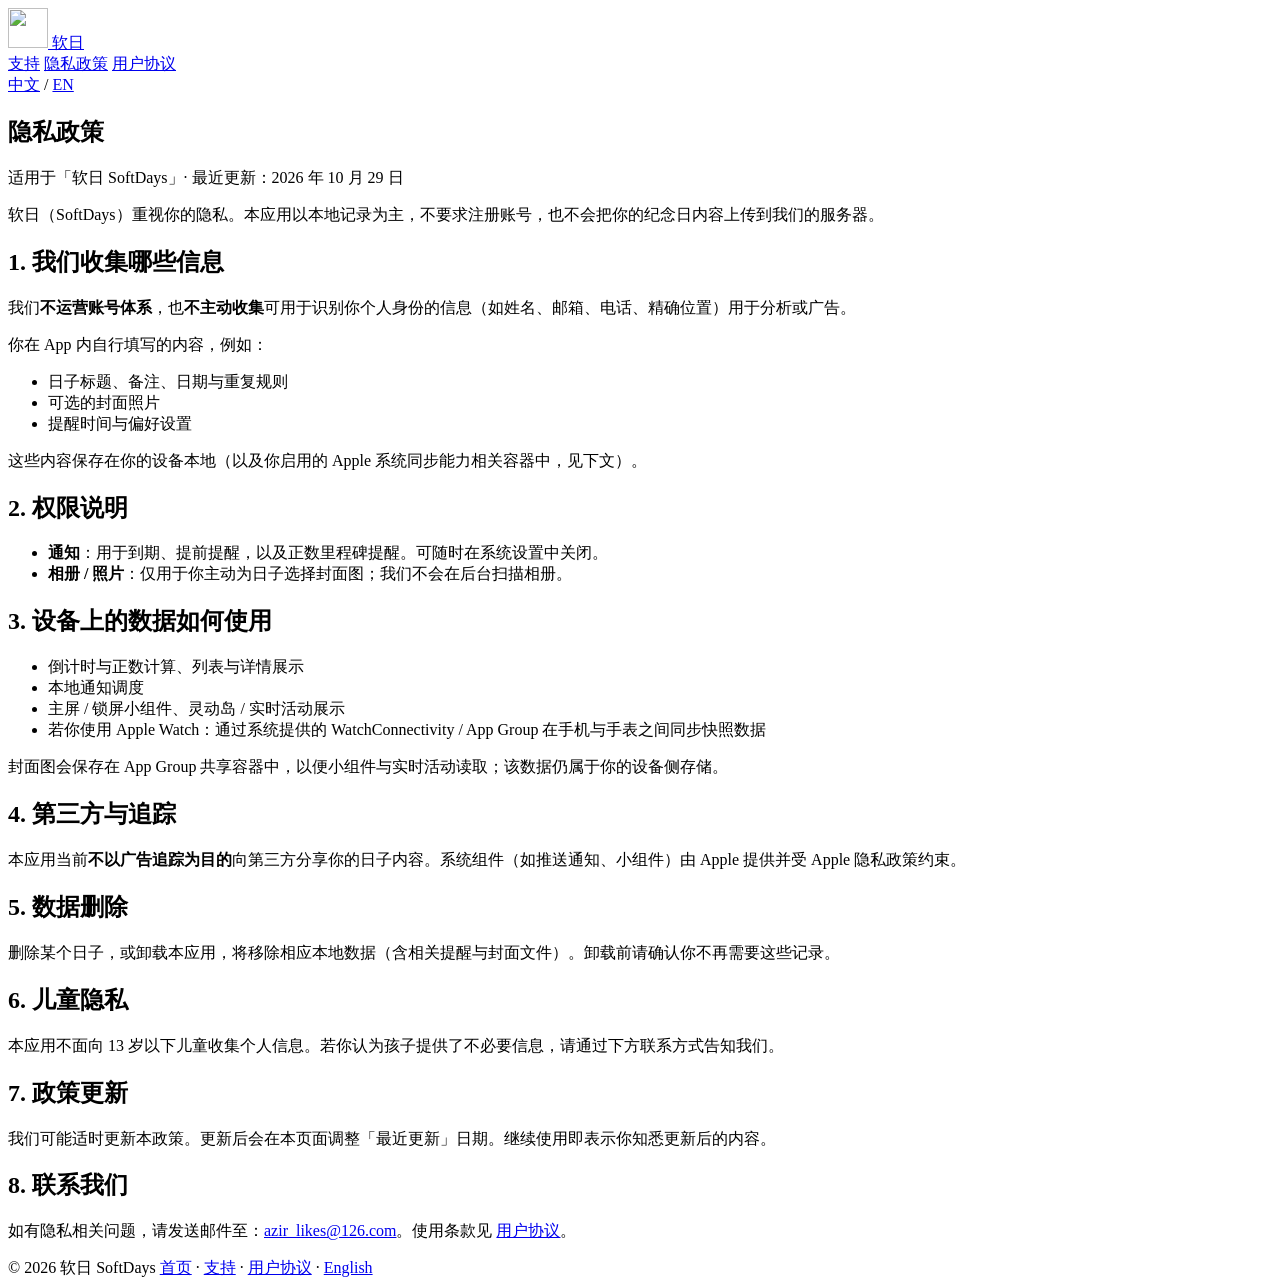
==== privacy.html @ dfeaa9ef "Add files via upload" ====
<!DOCTYPE html>
<html lang="zh-Hans">
<head>
  <meta charset="utf-8" />
  <meta name="viewport" content="width=device-width, initial-scale=1" />
  <title>隐私政策 — 软日 SoftDays</title>
  <meta name="description" content="软日（SoftDays）隐私政策：数据本地存储，不收集账号，说明相册与通知权限用途。" />
  <link rel="alternate" hreflang="zh-Hans" href="privacy.html" />
  <link rel="alternate" hreflang="en" href="en/privacy.html" />
  <link rel="icon" href="assets/logo-256.png" />
  <link rel="preconnect" href="https://fonts.googleapis.com" />
  <link rel="preconnect" href="https://fonts.gstatic.com" crossorigin />
  <link href="https://fonts.googleapis.com/css2?family=DM+Sans:wght@400;600&family=Fraunces:opsz,wght@9..144,500;9..144,600&display=swap" rel="stylesheet" />
  <link rel="stylesheet" href="assets/styles.css" />
</head>
<body>
  <header class="site-nav">
    <a class="brand-lockup" href="index.html">
      <img src="assets/logo-256.png" alt="" width="40" height="40" />
      <span>软日</span>
    </a>
    <div class="nav-right">
      <nav class="nav-links" aria-label="页面">
        <a href="support.html">支持</a>
        <a href="privacy.html" aria-current="page">隐私政策</a>
        <a href="terms.html">用户协议</a>
      </nav>
      <nav class="lang-switch" aria-label="语言">
        <a href="privacy.html" aria-current="page" lang="zh-Hans">中文</a>
        <span aria-hidden="true">/</span>
        <a href="en/privacy.html" lang="en" hreflang="en">EN</a>
      </nav>
    </div>
  </header>

  <main class="page">
    <article class="page-panel">
      <h1>隐私政策</h1>
      <p class="meta">适用于「软日 SoftDays」· 最近更新：2026 年 10 月 29 日</p>

      <p>软日（SoftDays）重视你的隐私。本应用以本地记录为主，不要求注册账号，也不会把你的纪念日内容上传到我们的服务器。</p>

      <h2>1. 我们收集哪些信息</h2>
      <p>我们<strong>不运营账号体系</strong>，也<strong>不主动收集</strong>可用于识别你个人身份的信息（如姓名、邮箱、电话、精确位置）用于分析或广告。</p>
      <p>你在 App 内自行填写的内容，例如：</p>
      <ul>
        <li>日子标题、备注、日期与重复规则</li>
        <li>可选的封面照片</li>
        <li>提醒时间与偏好设置</li>
      </ul>
      <p>这些内容保存在你的设备本地（以及你启用的 Apple 系统同步能力相关容器中，见下文）。</p>

      <h2>2. 权限说明</h2>
      <ul>
        <li><strong>通知</strong>：用于到期、提前提醒，以及正数里程碑提醒。可随时在系统设置中关闭。</li>
        <li><strong>相册 / 照片</strong>：仅用于你主动为日子选择封面图；我们不会在后台扫描相册。</li>
      </ul>

      <h2>3. 设备上的数据如何使用</h2>
      <ul>
        <li>倒计时与正数计算、列表与详情展示</li>
        <li>本地通知调度</li>
        <li>主屏 / 锁屏小组件、灵动岛 / 实时活动展示</li>
        <li>若你使用 Apple Watch：通过系统提供的 WatchConnectivity / App Group 在手机与手表之间同步快照数据</li>
      </ul>
      <p>封面图会保存在 App Group 共享容器中，以便小组件与实时活动读取；该数据仍属于你的设备侧存储。</p>

      <h2>4. 第三方与追踪</h2>
      <p>本应用当前<strong>不以广告追踪为目的</strong>向第三方分享你的日子内容。系统组件（如推送通知、小组件）由 Apple 提供并受 Apple 隐私政策约束。</p>

      <h2>5. 数据删除</h2>
      <p>删除某个日子，或卸载本应用，将移除相应本地数据（含相关提醒与封面文件）。卸载前请确认你不再需要这些记录。</p>

      <h2>6. 儿童隐私</h2>
      <p>本应用不面向 13 岁以下儿童收集个人信息。若你认为孩子提供了不必要信息，请通过下方联系方式告知我们。</p>

      <h2>7. 政策更新</h2>
      <p>我们可能适时更新本政策。更新后会在本页面调整「最近更新」日期。继续使用即表示你知悉更新后的内容。</p>

      <h2>8. 联系我们</h2>
      <p>如有隐私相关问题，请发送邮件至：<a href="mailto:azir_likes@126.com">azir_likes@126.com</a>。使用条款见 <a href="terms.html">用户协议</a>。</p>
    </article>
  </main>

  <footer class="site-footer">
    <span>© <span id="y"></span> 软日 SoftDays</span>
    <span>
      <a href="index.html">首页</a>
      ·
      <a href="support.html">支持</a>
      ·
      <a href="terms.html">用户协议</a>
      ·
      <a href="en/privacy.html" hreflang="en">English</a>
    </span>
  </footer>
  <script>
    document.getElementById("y").textContent = new Date().getFullYear();
  </script>
</body>
</html>
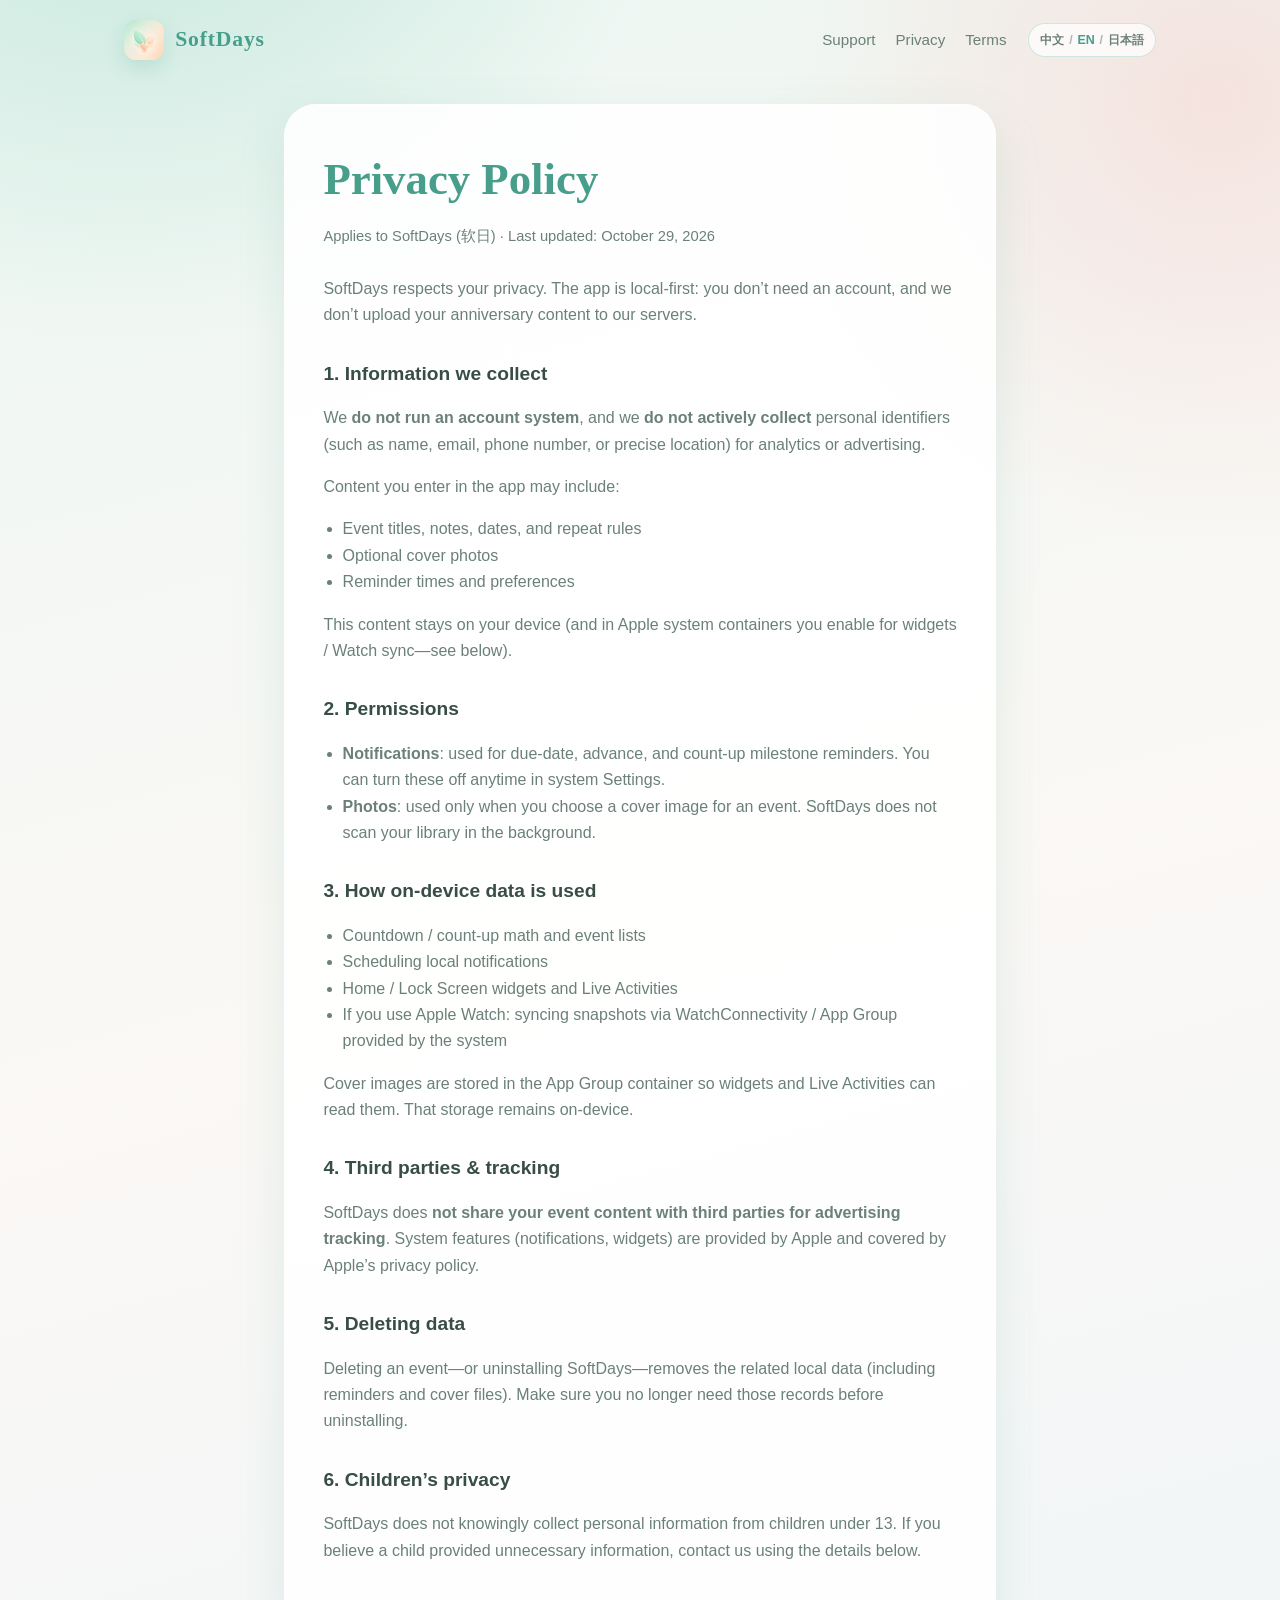
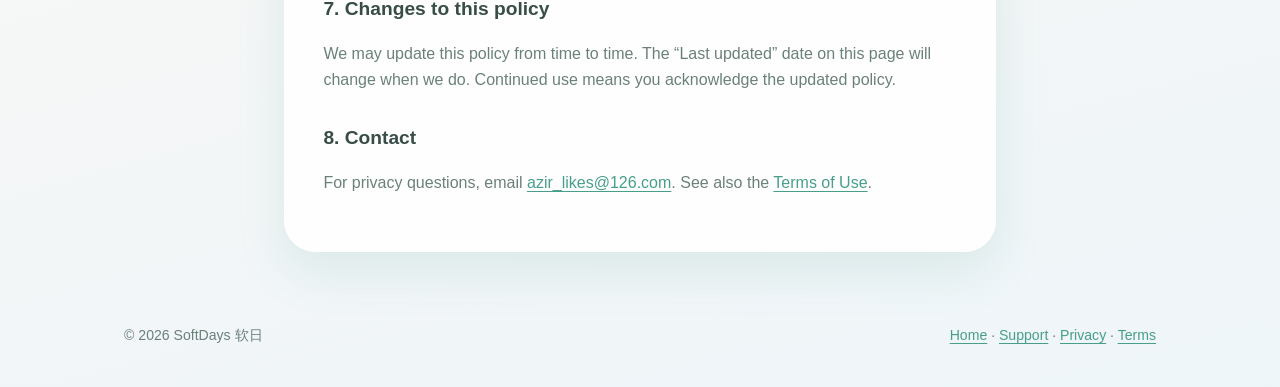
==== commit 5a0674c7: "Add files via upload" ====
--- a/privacy.html
+++ b/privacy.html
@@ -4,38 +4,477 @@
   <meta charset="utf-8" />
   <meta name="viewport" content="width=device-width, initial-scale=1" />
   <title>隐私政策 — 软日 SoftDays</title>
-  <meta name="description" content="软日（SoftDays）隐私政策：数据本地存储，不收集账号，说明相册与通知权限用途。" />
-  <link rel="alternate" hreflang="zh-Hans" href="privacy.html" />
-  <link rel="alternate" hreflang="en" href="en/privacy.html" />
-  <link rel="icon" href="assets/logo-256.png" />
-  <link rel="preconnect" href="https://fonts.googleapis.com" />
-  <link rel="preconnect" href="https://fonts.gstatic.com" crossorigin />
-  <link href="https://fonts.googleapis.com/css2?family=DM+Sans:wght@400;600&family=Fraunces:opsz,wght@9..144,500;9..144,600&display=swap" rel="stylesheet" />
-  <link rel="stylesheet" href="assets/styles.css" />
+  <meta name="description" content="隐私政策 — 软日 SoftDays" />
+  <style>
+:root {
+  --mint: #73c7ad;
+  --mint-deep: #479e8a;
+  --peach: #fab8b2;
+  --peach-soft: #ffdbd6;
+  --mist: #b2d1e6;
+  --ink: #384d47;
+  --ink-soft: #6b807a;
+  --surface: #f7faf6;
+  --paper: rgba(255, 255, 255, 0.88);
+  --radius: 28px;
+  --shadow: 0 18px 50px rgba(71, 158, 138, 0.14);
+  --font-display: "Fraunces", "Songti SC", "STSong", serif;
+  --font-body: "DM Sans", "PingFang SC", "Hiragino Sans GB", sans-serif;
+}
+
+*,
+*::before,
+*::after {
+  box-sizing: border-box;
+}
+
+html {
+  scroll-behavior: smooth;
+}
+
+body {
+  margin: 0;
+  min-height: 100vh;
+  color: var(--ink);
+  font-family: var(--font-body);
+  background:
+    radial-gradient(ellipse 80% 50% at 10% -10%, rgba(115, 199, 173, 0.35), transparent 55%),
+    radial-gradient(ellipse 70% 45% at 95% 5%, rgba(250, 184, 178, 0.32), transparent 50%),
+    linear-gradient(165deg, #edf7f3 0%, #fbf8f5 48%, #eef5f9 100%);
+  line-height: 1.65;
+}
+
+a {
+  color: var(--mint-deep);
+  text-decoration-thickness: 1px;
+  text-underline-offset: 3px;
+}
+
+a:hover {
+  color: var(--ink);
+}
+
+img {
+  max-width: 100%;
+  display: block;
+}
+
+.site-nav {
+  display: flex;
+  align-items: center;
+  justify-content: space-between;
+  gap: 1rem;
+  max-width: 1080px;
+  margin: 0 auto;
+  padding: 1.25rem 1.5rem;
+}
+
+.brand-lockup {
+  display: inline-flex;
+  align-items: center;
+  gap: 0.7rem;
+  color: inherit;
+  text-decoration: none;
+  font-weight: 600;
+}
+
+.brand-lockup img {
+  width: 40px;
+  height: 40px;
+  border-radius: 12px;
+  box-shadow: 0 8px 20px rgba(71, 158, 138, 0.2);
+}
+
+.brand-lockup span {
+  font-family: var(--font-display);
+  font-size: 1.35rem;
+  letter-spacing: 0.04em;
+  color: var(--mint-deep);
+}
+
+.nav-right {
+  display: flex;
+  align-items: center;
+  flex-wrap: wrap;
+  justify-content: flex-end;
+  gap: 1rem 1.35rem;
+}
+
+.nav-links {
+  display: flex;
+  gap: 1.25rem;
+  font-size: 0.95rem;
+}
+
+.nav-links a {
+  text-decoration: none;
+  color: var(--ink-soft);
+}
+
+.nav-links a:hover,
+.nav-links a[aria-current="page"] {
+  color: var(--mint-deep);
+}
+
+.lang-switch {
+  display: inline-flex;
+  align-items: center;
+  flex-wrap: wrap;
+  gap: 0.3rem;
+  padding: 0.35rem 0.7rem;
+  border-radius: 999px;
+  background: rgba(255, 255, 255, 0.72);
+  border: 1px solid rgba(115, 199, 173, 0.35);
+  font-size: 0.78rem;
+  font-weight: 600;
+}
+
+.lang-switch a {
+  text-decoration: none;
+  color: var(--ink-soft);
+}
+
+.lang-switch a:hover,
+.lang-switch a[aria-current="page"] {
+  color: var(--mint-deep);
+}
+
+.lang-switch span {
+  color: rgba(107, 128, 122, 0.55);
+}
+
+.hero {
+  max-width: 1080px;
+  margin: 0 auto;
+  padding: 2.5rem 1.5rem 4rem;
+  display: grid;
+  gap: 2.5rem;
+  align-items: end;
+  min-height: calc(100svh - 88px);
+}
+
+@media (min-width: 860px) {
+  .hero {
+    grid-template-columns: 1.05fr 0.95fr;
+    padding-top: 3.5rem;
+  }
+}
+
+.hero-copy {
+  animation: rise 0.9s ease both;
+}
+
+.hero-kicker {
+  margin: 0 0 0.75rem;
+  color: var(--mint-deep);
+  font-size: 0.85rem;
+  font-weight: 600;
+  letter-spacing: 0.16em;
+  text-transform: uppercase;
+}
+
+.hero h1 {
+  margin: 0;
+  font-family: var(--font-display);
+  font-size: clamp(3.4rem, 9vw, 5.6rem);
+  font-weight: 600;
+  line-height: 1.05;
+  letter-spacing: 0.06em;
+  color: var(--mint-deep);
+}
+
+.hero-lead {
+  margin: 1.1rem 0 0;
+  max-width: 28rem;
+  font-size: 1.12rem;
+  color: var(--ink-soft);
+}
+
+.hero-actions {
+  display: flex;
+  flex-wrap: wrap;
+  gap: 0.85rem;
+  margin-top: 1.75rem;
+}
+
+.button {
+  display: inline-flex;
+  align-items: center;
+  justify-content: center;
+  padding: 0.85rem 1.35rem;
+  border-radius: 999px;
+  border: 1px solid transparent;
+  font-weight: 600;
+  text-decoration: none;
+  transition: transform 0.2s ease, box-shadow 0.2s ease, background 0.2s ease;
+}
+
+.button:hover {
+  transform: translateY(-2px);
+}
+
+.button-primary {
+  background: var(--mint-deep);
+  color: #fff;
+  box-shadow: 0 12px 28px rgba(71, 158, 138, 0.28);
+}
+
+.button-primary:hover {
+  color: #fff;
+  background: #3b8a78;
+}
+
+.button-ghost {
+  background: var(--paper);
+  color: var(--mint-deep);
+  border-color: rgba(115, 199, 173, 0.45);
+}
+
+.hero-visual {
+  position: relative;
+  animation: float-in 1.1s 0.12s ease both;
+}
+
+.hero-card {
+  position: relative;
+  overflow: hidden;
+  border-radius: calc(var(--radius) + 8px);
+  background:
+    linear-gradient(145deg, rgba(255, 255, 255, 0.72), rgba(255, 255, 255, 0.38)),
+    linear-gradient(160deg, rgba(115, 199, 173, 0.35), rgba(250, 184, 178, 0.28));
+  box-shadow: var(--shadow);
+  border: 1px solid rgba(255, 255, 255, 0.7);
+  min-height: 360px;
+  display: grid;
+  place-items: center;
+  padding: 2.5rem;
+}
+
+.hero-card img {
+  width: min(220px, 58vw);
+  border-radius: 36px;
+  animation: soft-pulse 4.5s ease-in-out infinite;
+}
+
+.hero-orb {
+  position: absolute;
+  border-radius: 50%;
+  filter: blur(2px);
+  pointer-events: none;
+}
+
+.hero-orb-a {
+  width: 140px;
+  height: 140px;
+  top: 12%;
+  left: 10%;
+  background: rgba(115, 199, 173, 0.35);
+  animation: drift 8s ease-in-out infinite;
+}
+
+.hero-orb-b {
+  width: 110px;
+  height: 110px;
+  right: 12%;
+  bottom: 14%;
+  background: rgba(250, 184, 178, 0.4);
+  animation: drift 9s 0.6s ease-in-out infinite reverse;
+}
+
+.section {
+  max-width: 1080px;
+  margin: 0 auto;
+  padding: 1rem 1.5rem 4.5rem;
+}
+
+.section h2 {
+  margin: 0 0 0.6rem;
+  font-family: var(--font-display);
+  font-size: clamp(1.8rem, 4vw, 2.4rem);
+  font-weight: 600;
+  color: var(--mint-deep);
+}
+
+.section-lead {
+  margin: 0 0 1.75rem;
+  max-width: 36rem;
+  color: var(--ink-soft);
+}
+
+.feature-list {
+  display: grid;
+  gap: 1rem;
+}
+
+@media (min-width: 720px) {
+  .feature-list {
+    grid-template-columns: repeat(3, 1fr);
+  }
+}
+
+.feature {
+  padding: 1.35rem 1.3rem 1.45rem;
+  border-radius: var(--radius);
+  background: var(--paper);
+  border: 1px solid rgba(255, 255, 255, 0.85);
+  box-shadow: 0 10px 30px rgba(56, 77, 71, 0.05);
+}
+
+.feature h3 {
+  margin: 0 0 0.45rem;
+  font-size: 1.05rem;
+  color: var(--ink);
+}
+
+.feature p {
+  margin: 0;
+  color: var(--ink-soft);
+  font-size: 0.95rem;
+}
+
+.page {
+  max-width: 760px;
+  margin: 0 auto;
+  padding: 1.5rem 1.5rem 4.5rem;
+}
+
+.page-panel {
+  padding: clamp(1.5rem, 4vw, 2.4rem);
+  border-radius: calc(var(--radius) + 4px);
+  background: var(--paper);
+  border: 1px solid rgba(255, 255, 255, 0.85);
+  box-shadow: var(--shadow);
+  animation: rise 0.7s ease both;
+}
+
+.page-panel h1 {
+  margin: 0 0 0.4rem;
+  font-family: var(--font-display);
+  font-size: clamp(2rem, 5vw, 2.8rem);
+  color: var(--mint-deep);
+}
+
+.meta {
+  margin: 0 0 1.75rem;
+  color: var(--ink-soft);
+  font-size: 0.92rem;
+}
+
+.page-panel h2 {
+  margin: 1.8rem 0 0.55rem;
+  font-size: 1.2rem;
+  color: var(--ink);
+}
+
+.page-panel p,
+.page-panel li {
+  color: var(--ink-soft);
+}
+
+.page-panel ul {
+  padding-left: 1.2rem;
+}
+
+.site-footer {
+  max-width: 1080px;
+  margin: 0 auto;
+  padding: 0 1.5rem 2.5rem;
+  color: var(--ink-soft);
+  font-size: 0.88rem;
+  display: flex;
+  flex-wrap: wrap;
+  gap: 0.75rem 1.25rem;
+  justify-content: space-between;
+}
+
+@keyframes rise {
+  from {
+    opacity: 0;
+    transform: translateY(18px);
+  }
+  to {
+    opacity: 1;
+    transform: translateY(0);
+  }
+}
+
+@keyframes float-in {
+  from {
+    opacity: 0;
+    transform: translateY(28px) scale(0.98);
+  }
+  to {
+    opacity: 1;
+    transform: translateY(0) scale(1);
+  }
+}
+
+@keyframes soft-pulse {
+  0%,
+  100% {
+    transform: translateY(0);
+  }
+  50% {
+    transform: translateY(-8px);
+  }
+}
+
+@keyframes drift {
+  0%,
+  100% {
+    transform: translate(0, 0);
+  }
+  50% {
+    transform: translate(12px, -10px);
+  }
+}
+
+@media (prefers-reduced-motion: reduce) {
+  *,
+  *::before,
+  *::after {
+    animation: none !important;
+    transition: none !important;
+  }
+}
+
+
+.lang-panels > [data-lang]{display:none}
+.lang-panels > [data-lang].is-active{display:block}
+.lang-switch button{
+  appearance:none;border:0;background:transparent;cursor:pointer;
+  font:inherit;font-weight:600;color:var(--ink-soft);padding:0;
+}
+.lang-switch button:hover,
+.lang-switch button[aria-current="true"]{color:var(--mint-deep)}
+
+  </style>
 </head>
 <body>
-  <header class="site-nav">
-    <a class="brand-lockup" href="index.html">
-      <img src="assets/logo-256.png" alt="" width="40" height="40" />
-      <span>软日</span>
-    </a>
-    <div class="nav-right">
-      <nav class="nav-links" aria-label="页面">
-        <a href="support.html">支持</a>
-        <a href="privacy.html" aria-current="page">隐私政策</a>
-        <a href="terms.html">用户协议</a>
-      </nav>
-      <nav class="lang-switch" aria-label="语言">
-        <a href="privacy.html" aria-current="page" lang="zh-Hans">中文</a>
-        <span aria-hidden="true">/</span>
-        <a href="en/privacy.html" lang="en" hreflang="en">EN</a>
-      </nav>
-    </div>
-  </header>
-
-  <main class="page">
-    <article class="page-panel">
-      <h1>隐私政策</h1>
+  <div class="lang-panels">
+
+        <div data-lang="zh" class="is-active" lang="zh-Hans">
+          <header class="site-nav">
+            <a class="brand-lockup" href="index.html">
+              <img src="[data-uri]" alt="" width="40" height="40" />
+              <span>软日</span>
+            </a>
+            <div class="nav-right">
+              <nav class="nav-links">
+                <a href="support.html">支持</a>
+                <a href="privacy.html">隐私政策</a>
+                <a href="terms.html">用户协议</a>
+              </nav>
+              <nav class="lang-switch" aria-label="Language">
+                <button type="button" data-set-lang="zh" aria-current="true">中文</button>
+                <span aria-hidden="true">/</span>
+                <button type="button" data-set-lang="en">EN</button>
+                <span aria-hidden="true">/</span>
+                <button type="button" data-set-lang="ja">日本語</button>
+              </nav>
+            </div>
+          </header>
+          <main class="page"><article class="page-panel"><h1>隐私政策</h1>
       <p class="meta">适用于「软日 SoftDays」· 最近更新：2026 年 10 月 29 日</p>
 
       <p>软日（SoftDays）重视你的隐私。本应用以本地记录为主，不要求注册账号，也不会把你的纪念日内容上传到我们的服务器。</p>
@@ -78,24 +517,195 @@
       <p>我们可能适时更新本政策。更新后会在本页面调整「最近更新」日期。继续使用即表示你知悉更新后的内容。</p>
 
       <h2>8. 联系我们</h2>
-      <p>如有隐私相关问题，请发送邮件至：<a href="mailto:azir_likes@126.com">azir_likes@126.com</a>。使用条款见 <a href="terms.html">用户协议</a>。</p>
-    </article>
-  </main>
-
-  <footer class="site-footer">
-    <span>© <span id="y"></span> 软日 SoftDays</span>
-    <span>
-      <a href="index.html">首页</a>
-      ·
-      <a href="support.html">支持</a>
-      ·
-      <a href="terms.html">用户协议</a>
-      ·
-      <a href="en/privacy.html" hreflang="en">English</a>
-    </span>
-  </footer>
+      <p>如有隐私相关问题，请发送邮件至：<a href="mailto:azir_likes@126.com">azir_likes@126.com</a>。使用条款见 <a href="terms.html">用户协议</a>。</p></article></main>
+          <footer class="site-footer">
+            <span>© <span class="y"></span> 软日 SoftDays</span>
+            <span>
+              <a href="index.html">首页</a> ·
+              <a href="support.html">支持</a> ·
+              <a href="privacy.html">隐私政策</a> ·
+              <a href="terms.html">用户协议</a>
+            </span>
+          </footer>
+        </div>
+        <div data-lang="en" class="" lang="en">
+          <header class="site-nav">
+            <a class="brand-lockup" href="index.html">
+              <img src="[data-uri]" alt="" width="40" height="40" />
+              <span>SoftDays</span>
+            </a>
+            <div class="nav-right">
+              <nav class="nav-links">
+                <a href="support.html">Support</a>
+                <a href="privacy.html">Privacy</a>
+                <a href="terms.html">Terms</a>
+              </nav>
+              <nav class="lang-switch" aria-label="Language">
+                <button type="button" data-set-lang="zh">中文</button>
+                <span aria-hidden="true">/</span>
+                <button type="button" data-set-lang="en" aria-current="true">EN</button>
+                <span aria-hidden="true">/</span>
+                <button type="button" data-set-lang="ja">日本語</button>
+              </nav>
+            </div>
+          </header>
+          <main class="page"><article class="page-panel"><h1>Privacy Policy</h1>
+      <p class="meta">Applies to SoftDays (软日) · Last updated: October 29, 2026</p>
+
+      <p>SoftDays respects your privacy. The app is local-first: you don’t need an account, and we don’t upload your anniversary content to our servers.</p>
+
+      <h2>1. Information we collect</h2>
+      <p>We <strong>do not run an account system</strong>, and we <strong>do not actively collect</strong> personal identifiers (such as name, email, phone number, or precise location) for analytics or advertising.</p>
+      <p>Content you enter in the app may include:</p>
+      <ul>
+        <li>Event titles, notes, dates, and repeat rules</li>
+        <li>Optional cover photos</li>
+        <li>Reminder times and preferences</li>
+      </ul>
+      <p>This content stays on your device (and in Apple system containers you enable for widgets / Watch sync—see below).</p>
+
+      <h2>2. Permissions</h2>
+      <ul>
+        <li><strong>Notifications</strong>: used for due-date, advance, and count-up milestone reminders. You can turn these off anytime in system Settings.</li>
+        <li><strong>Photos</strong>: used only when you choose a cover image for an event. SoftDays does not scan your library in the background.</li>
+      </ul>
+
+      <h2>3. How on-device data is used</h2>
+      <ul>
+        <li>Countdown / count-up math and event lists</li>
+        <li>Scheduling local notifications</li>
+        <li>Home / Lock Screen widgets and Live Activities</li>
+        <li>If you use Apple Watch: syncing snapshots via WatchConnectivity / App Group provided by the system</li>
+      </ul>
+      <p>Cover images are stored in the App Group container so widgets and Live Activities can read them. That storage remains on-device.</p>
+
+      <h2>4. Third parties &amp; tracking</h2>
+      <p>SoftDays does <strong>not share your event content with third parties for advertising tracking</strong>. System features (notifications, widgets) are provided by Apple and covered by Apple’s privacy policy.</p>
+
+      <h2>5. Deleting data</h2>
+      <p>Deleting an event—or uninstalling SoftDays—removes the related local data (including reminders and cover files). Make sure you no longer need those records before uninstalling.</p>
+
+      <h2>6. Children’s privacy</h2>
+      <p>SoftDays does not knowingly collect personal information from children under 13. If you believe a child provided unnecessary information, contact us using the details below.</p>
+
+      <h2>7. Changes to this policy</h2>
+      <p>We may update this policy from time to time. The “Last updated” date on this page will change when we do. Continued use means you acknowledge the updated policy.</p>
+
+      <h2>8. Contact</h2>
+      <p>For privacy questions, email <a href="mailto:azir_likes@126.com">azir_likes@126.com</a>. See also the <a href="terms.html">Terms of Use</a>.</p></article></main>
+          <footer class="site-footer">
+            <span>© <span class="y"></span> SoftDays 软日</span>
+            <span>
+              <a href="index.html">Home</a> ·
+              <a href="support.html">Support</a> ·
+              <a href="privacy.html">Privacy</a> ·
+              <a href="terms.html">Terms</a>
+            </span>
+          </footer>
+        </div>
+        <div data-lang="ja" class="" lang="ja">
+          <header class="site-nav">
+            <a class="brand-lockup" href="index.html">
+              <img src="[data-uri]" alt="" width="40" height="40" />
+              <span>軟日</span>
+            </a>
+            <div class="nav-right">
+              <nav class="nav-links">
+                <a href="support.html">サポート</a>
+                <a href="privacy.html">プライバシー</a>
+                <a href="terms.html">利用規約</a>
+              </nav>
+              <nav class="lang-switch" aria-label="Language">
+                <button type="button" data-set-lang="zh">中文</button>
+                <span aria-hidden="true">/</span>
+                <button type="button" data-set-lang="en">EN</button>
+                <span aria-hidden="true">/</span>
+                <button type="button" data-set-lang="ja" aria-current="true">日本語</button>
+              </nav>
+            </div>
+          </header>
+          <main class="page"><article class="page-panel"><h1>プライバシーポリシー</h1>
+      <p class="meta">SoftDays（軟日）対象 · 最終更新：2026 年 10 月 29 日</p>
+
+      <p>SoftDays はプライバシーを大切にします。本アプリは端末内記録が中心で、アカウント登録は不要です。記念日の内容を当社サーバーへアップロードしません。</p>
+
+      <h2>1. 収集する情報</h2>
+      <p>当社は<strong>アカウントを運用せず</strong>、分析や広告のために氏名・メール・電話・精密な位置など個人を特定する情報を<strong>積極的に収集しません</strong>。</p>
+      <p>アプリ内で入力する内容の例：</p>
+      <ul>
+        <li>タイトル、メモ、日付、繰り返し設定</li>
+        <li>任意のカバー写真</li>
+        <li>リマインダー時刻と設定</li>
+      </ul>
+      <p>これらは端末内（およびウィジェット／Watch 同期用のシステム容器）に保存されます。</p>
+
+      <h2>2. 権限について</h2>
+      <ul>
+        <li><strong>通知</strong>：期日・事前・カウントアップのマイルストーン通知に使用。システム設定でいつでもオフにできます。</li>
+        <li><strong>写真</strong>：カバー画像を選ぶときのみ使用。バックグラウンドでアルバムをスキャンしません。</li>
+      </ul>
+
+      <h2>3. 端末内データの利用</h2>
+      <ul>
+        <li>カウントダウン／カウントアップと一覧表示</li>
+        <li>ローカル通知のスケジュール</li>
+        <li>ホーム／ロック画面ウィジェット、ライブアクティビティ</li>
+        <li>Apple Watch 利用時：WatchConnectivity／App Group によるスナップショット同期</li>
+      </ul>
+      <p>カバー画像はウィジェット等が読めるよう App Group に保存されますが、端末側のストレージです。</p>
+
+      <h2>4. 第三者・トラッキング</h2>
+      <p>広告トラッキング目的で記念日内容を第三者に共有しません。通知やウィジェットなどシステム機能は Apple の提供であり、Apple のプライバシーポリシーが適用されます。</p>
+
+      <h2>5. データの削除</h2>
+      <p>イベントの削除、またはアプリのアンインストールにより、関連する端末内データ（通知・カバー含む）は削除されます。必要な記録がある場合はアンインストール前にご確認ください。</p>
+
+      <h2>6. 子どものプライバシー</h2>
+      <p>13 歳未満の子どもから故意に個人情報を収集しません。不要な情報が提供されたと思われる場合は、下記までご連絡ください。</p>
+
+      <h2>7. ポリシーの変更</h2>
+      <p>本ポリシーは更新されることがあります。更新時は本ページの「最終更新」を変更します。継続利用により、更新内容を了承したものとみなします。</p>
+
+      <h2>8. お問い合わせ</h2>
+      <p>プライバシーに関するご質問：<a href="mailto:azir_likes@126.com">azir_likes@126.com</a>。利用条件は <a href="terms.html">利用規約</a> をご覧ください。</p></article></main>
+          <footer class="site-footer">
+            <span>© <span class="y"></span> SoftDays 軟日</span>
+            <span>
+              <a href="index.html">ホーム</a> ·
+              <a href="support.html">サポート</a> ·
+              <a href="privacy.html">プライバシー</a> ·
+              <a href="terms.html">利用規約</a>
+            </span>
+          </footer>
+        </div>
+  </div>
   <script>
-    document.getElementById("y").textContent = new Date().getFullYear();
+  (function() {
+    var key = "softdays-lang";
+    var panels = document.querySelectorAll(".lang-panels > [data-lang]");
+    function apply(lang) {
+      if (["zh","en","ja"].indexOf(lang) < 0) lang = "zh";
+      panels.forEach(function(p) {
+        p.classList.toggle("is-active", p.getAttribute("data-lang") === lang);
+      });
+      document.documentElement.lang = lang === "zh" ? "zh-Hans" : lang;
+      document.querySelectorAll("[data-set-lang]").forEach(function(btn) {
+        btn.setAttribute("aria-current", btn.getAttribute("data-set-lang") === lang ? "true" : "false");
+      });
+      try { localStorage.setItem(key, lang); } catch (e) {}
+      document.querySelectorAll(".y").forEach(function(el) { el.textContent = new Date().getFullYear(); });
+    }
+    document.addEventListener("click", function(e) {
+      var btn = e.target.closest("[data-set-lang]");
+      if (!btn) return;
+      apply(btn.getAttribute("data-set-lang"));
+    });
+    var saved = null;
+    try { saved = localStorage.getItem(key); } catch (e) {}
+    var nav = (navigator.language || "").toLowerCase();
+    var pref = saved || (nav.indexOf("ja") === 0 ? "ja" : (nav.indexOf("zh") === 0 ? "zh" : "en"));
+    apply(pref);
+  })();
   </script>
 </body>
 </html>
